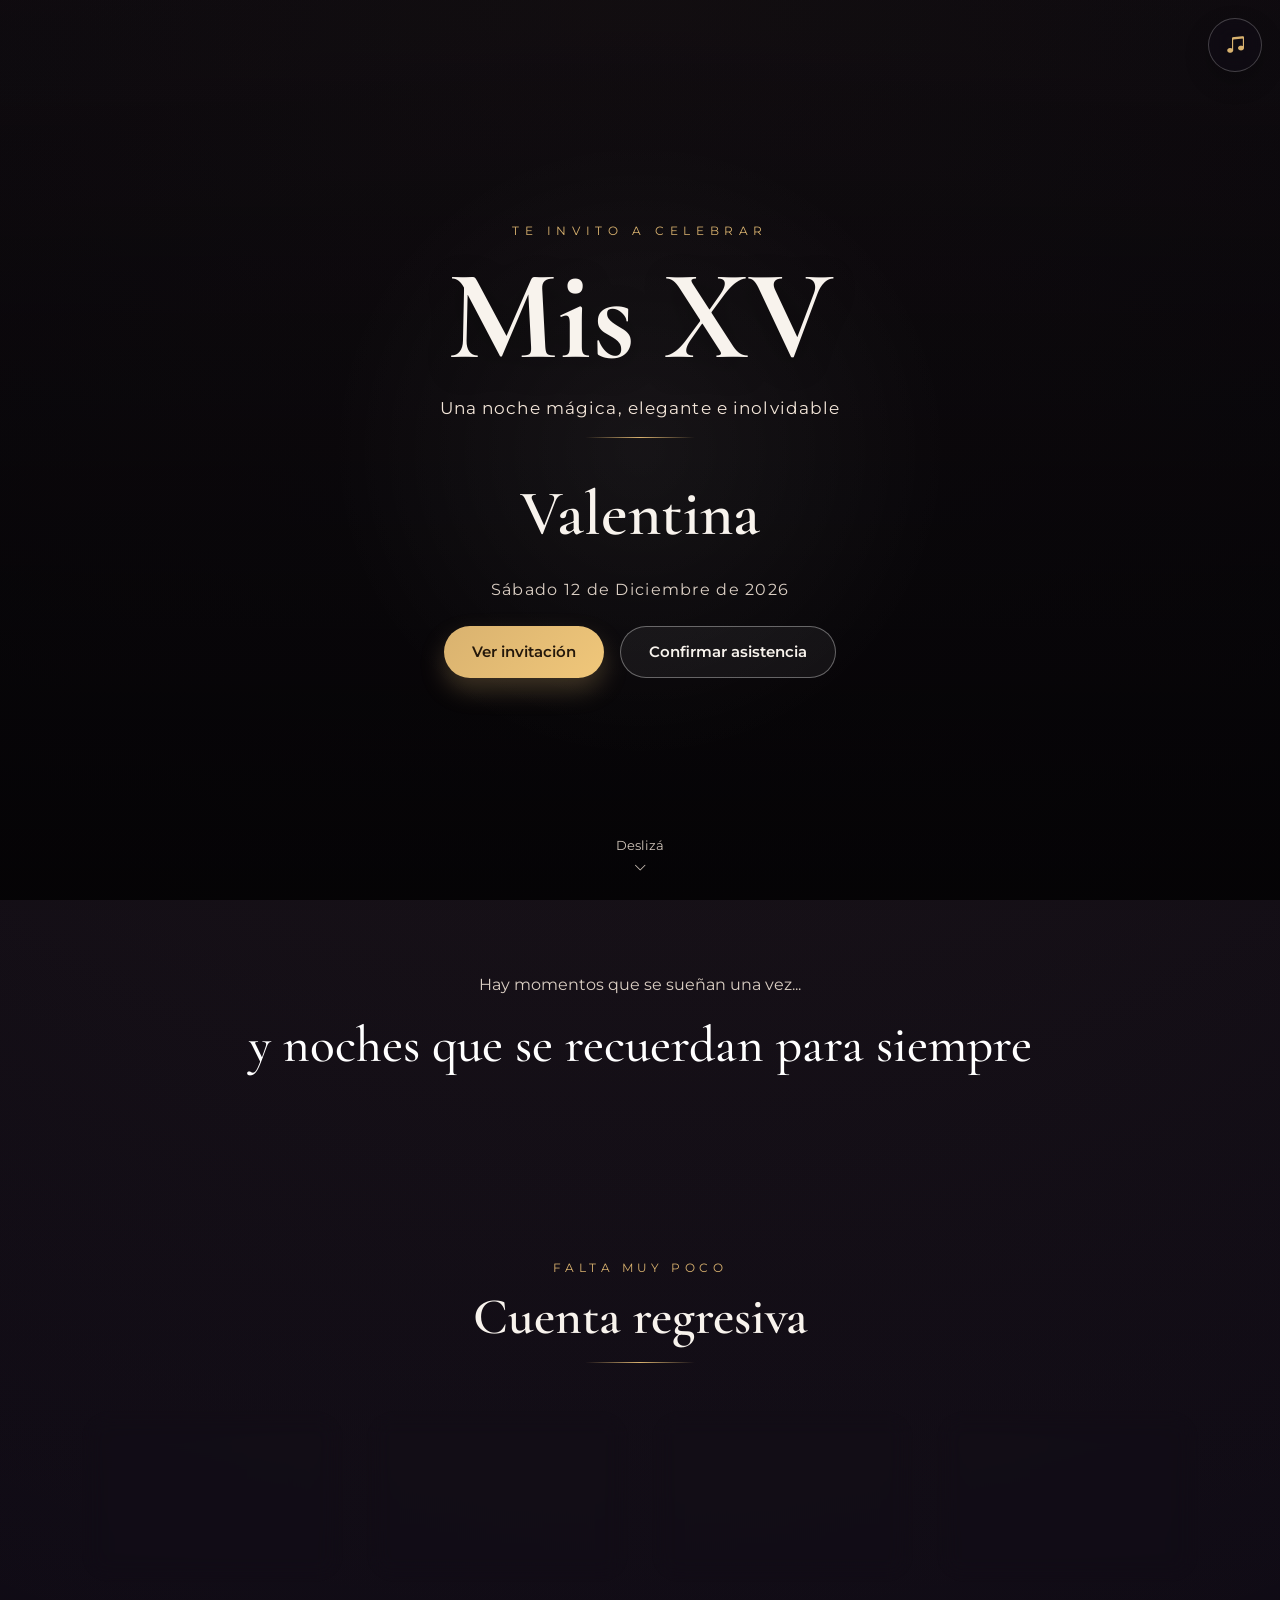
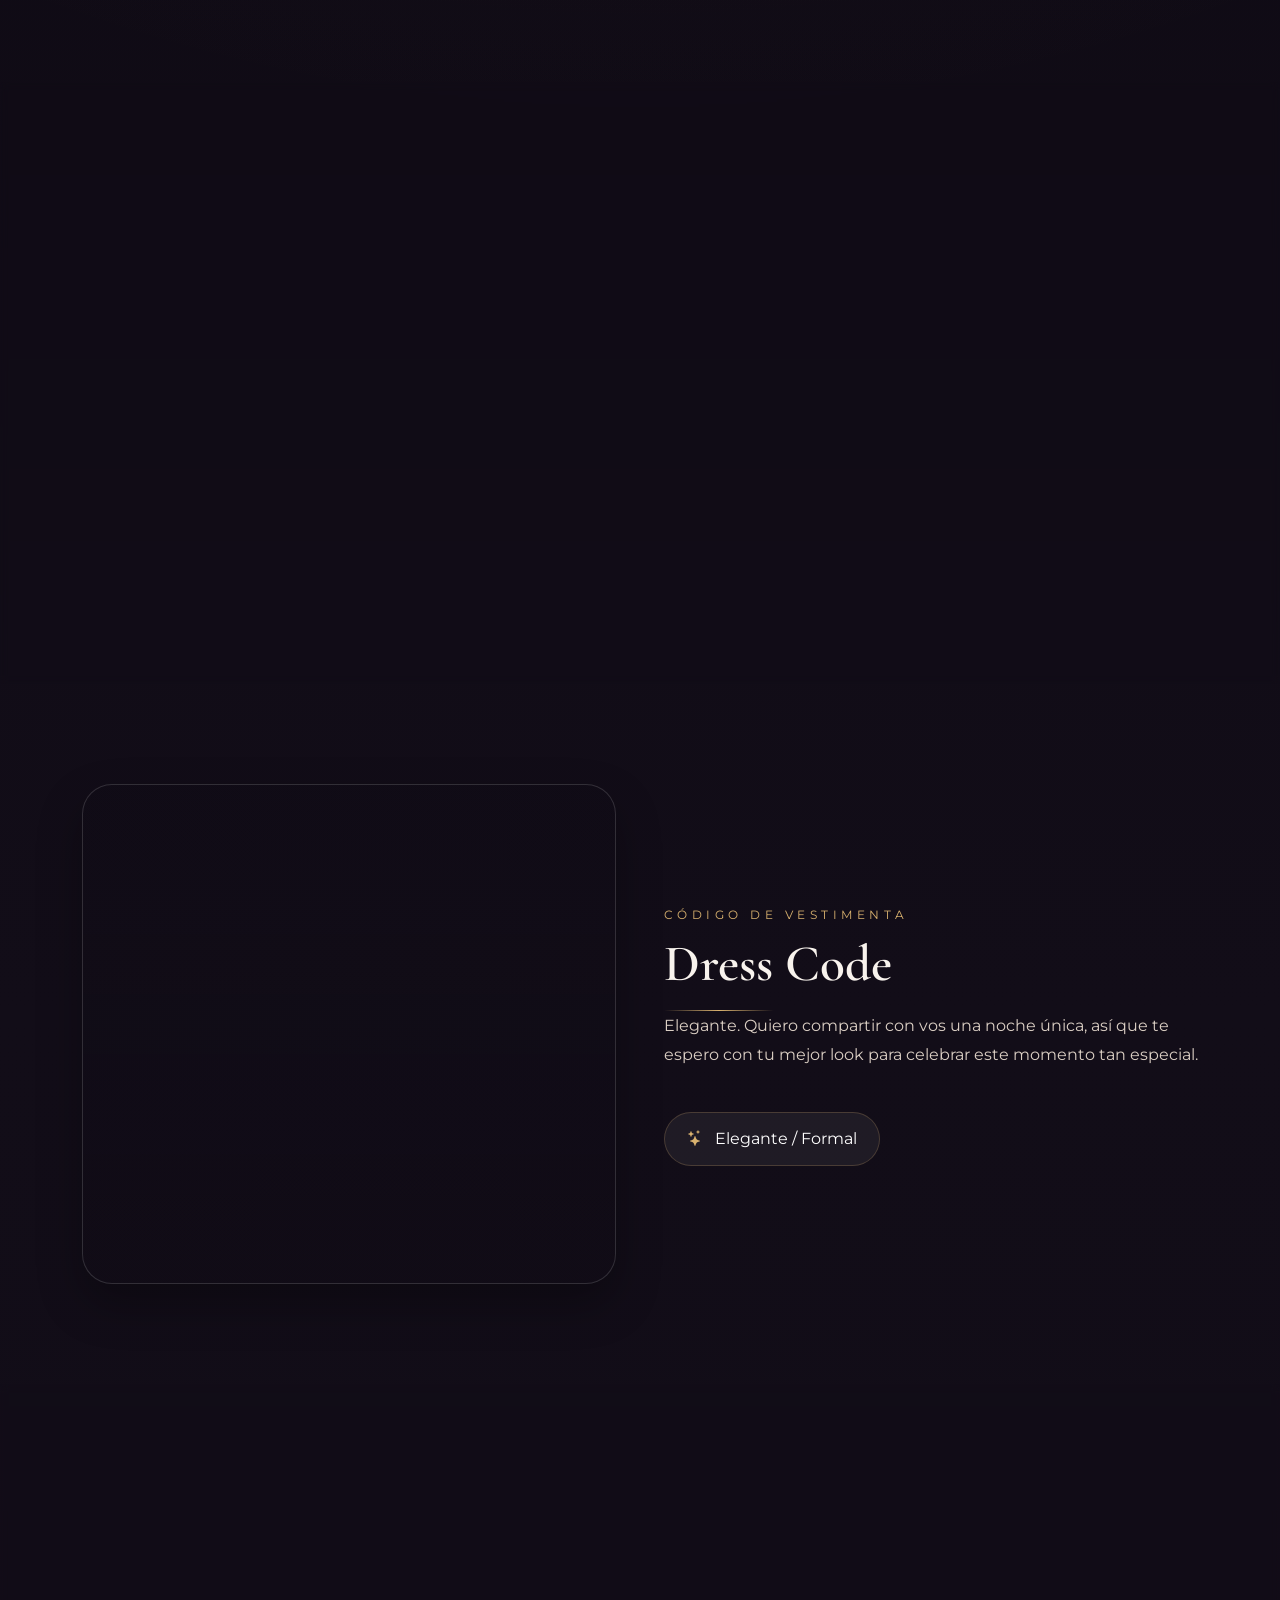
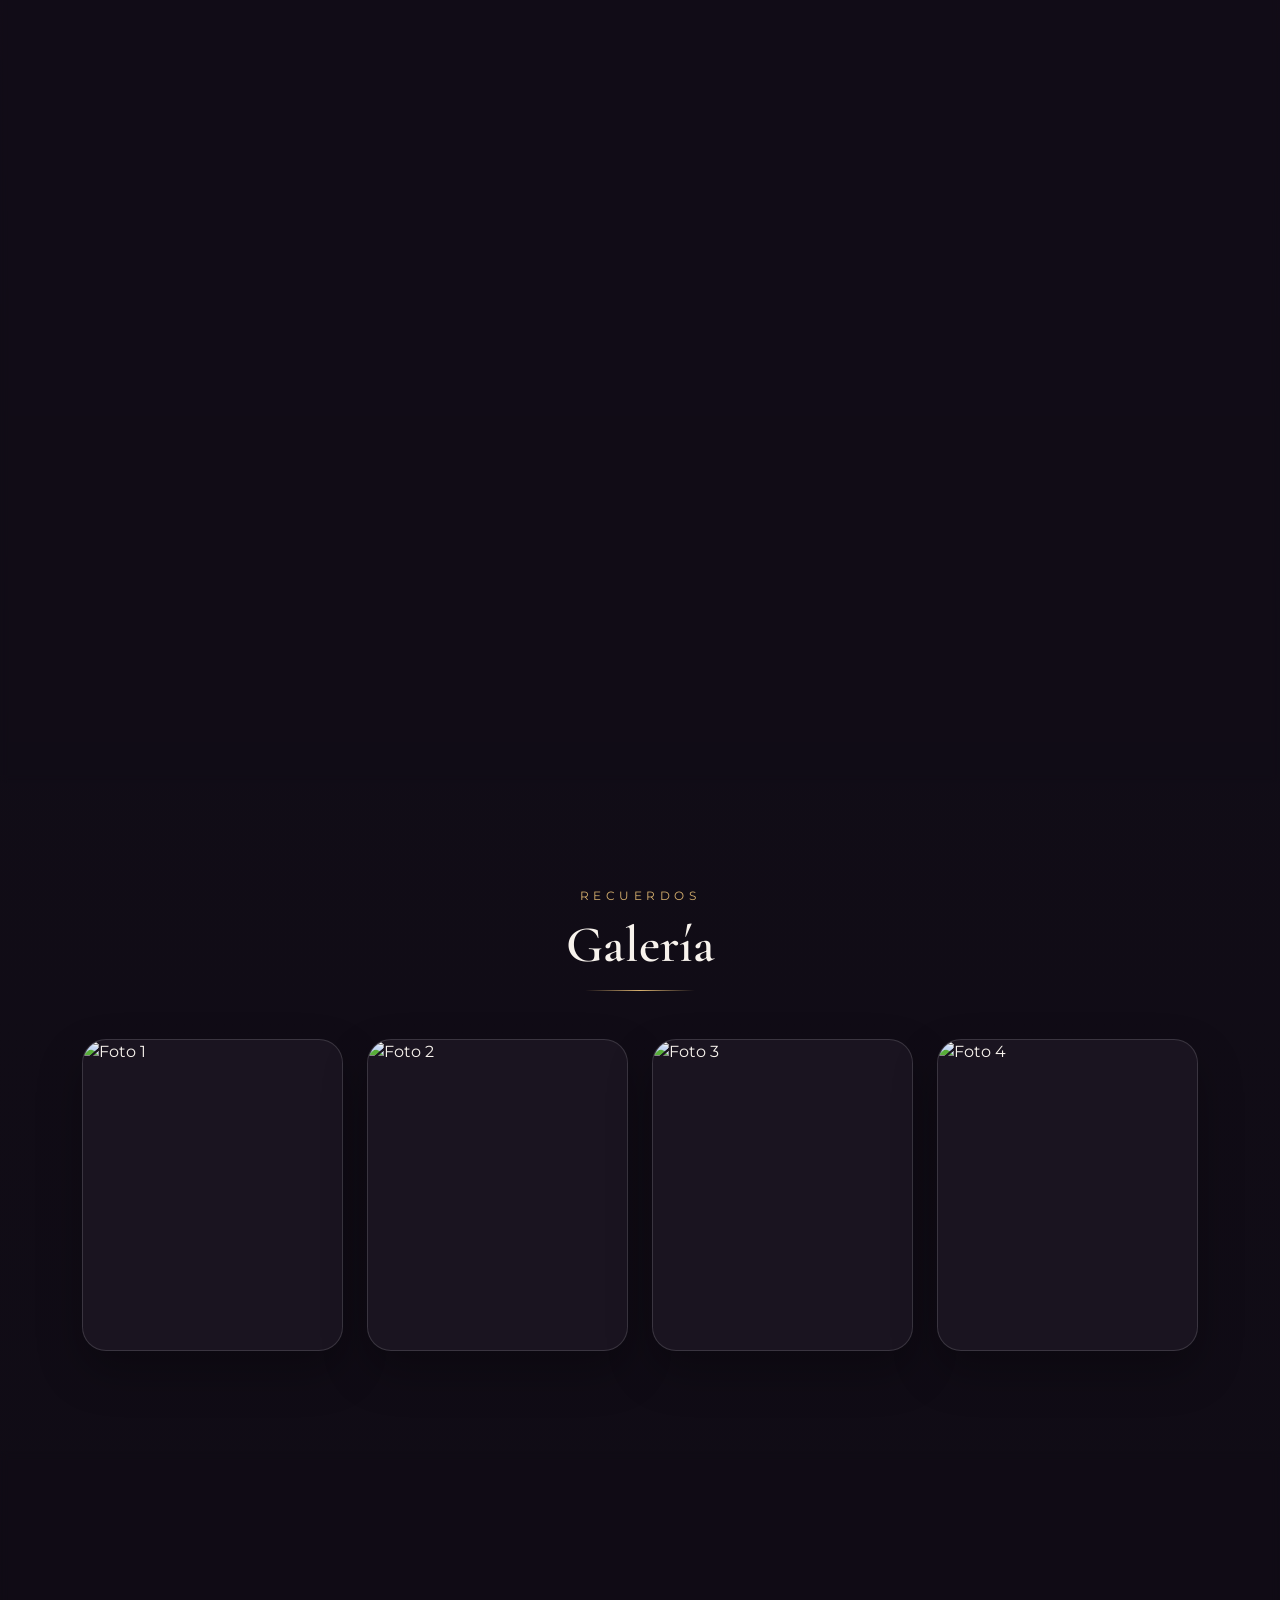
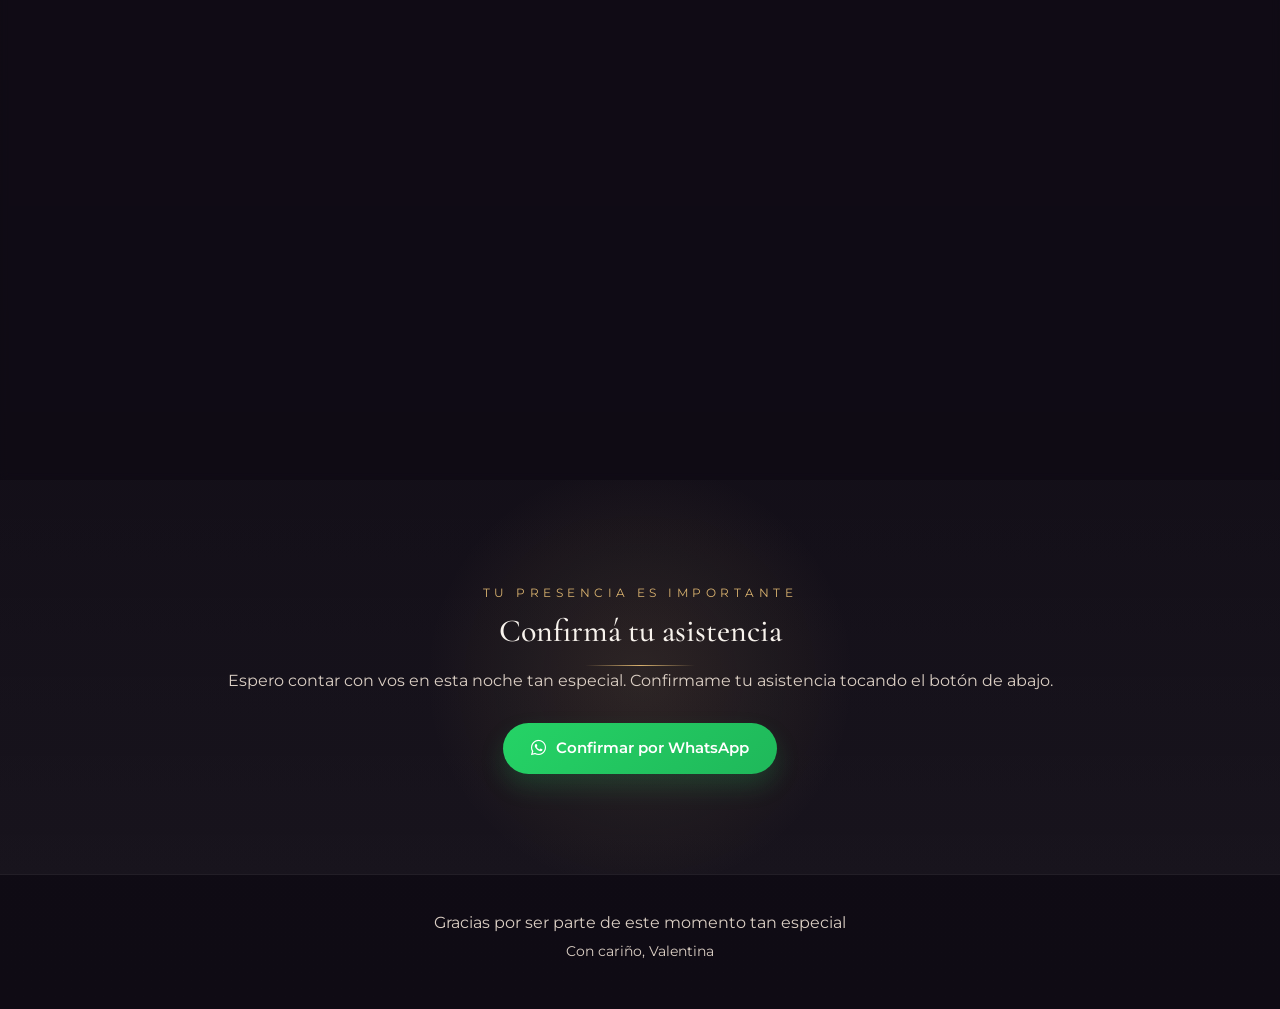
==== xv-invitacion/index.html @ f27efe1d "Initial commit: xv invitacion web" ====
<!DOCTYPE html>
<html lang="es">
<head>
  <meta charset="UTF-8" />
  <meta name="viewport" content="width=device-width, initial-scale=1.0" />
  <title>Mis XV - Invitación</title>

  <meta name="description" content="Invitación digital de XV elegante e interactiva." />
  <meta property="og:title" content="Mis XV - Invitación" />
  <meta property="og:description" content="Te invito a celebrar una noche inolvidable." />
  <meta property="og:type" content="website" />

  <link rel="preconnect" href="https://fonts.googleapis.com">
  <link rel="preconnect" href="https://fonts.gstatic.com" crossorigin>
  <link href="https://fonts.googleapis.com/css2?family=Cormorant+Garamond:wght@400;500;600;700&family=Montserrat:wght@300;400;500;600;700&display=swap" rel="stylesheet">

  <link href="https://cdn.jsdelivr.net/npm/bootstrap@5.3.3/dist/css/bootstrap.min.css" rel="stylesheet">
  <link href="https://unpkg.com/aos@2.3.1/dist/aos.css" rel="stylesheet">
  <link rel="stylesheet" href="https://cdn.jsdelivr.net/npm/bootstrap-icons@1.11.3/font/bootstrap-icons.min.css">

  <link rel="stylesheet" href="css/style.css" />
</head>
<body>

  <!-- PARTICULAS -->
  <div class="sparkles" id="sparkles"></div>

  <!-- AUDIO -->
  <audio id="bgMusic" loop>
    <source src="audio/cancion.mp3" type="audio/mpeg">
    Tu navegador no soporta audio HTML5.
  </audio>

  <!-- BOTON MUSICA -->
  <button id="musicToggle" class="music-toggle" aria-label="Activar o pausar música">
    <i class="bi bi-music-note-beamed"></i>
  </button>

  <!-- HERO -->
  <header class="hero d-flex align-items-center justify-content-center text-center">
    <div class="overlay"></div>

    <div class="container position-relative hero-content" data-aos="zoom-in" data-aos-duration="1400">
      <p class="eyebrow">Te invito a celebrar</p>
      <h1 class="main-title">Mis XV</h1>
      <p class="subtitle">Una noche mágica, elegante e inolvidable</p>

      <div class="divider mx-auto"></div>

      <p class="hero-name">Valentina</p>
      <p class="hero-date">Sábado 12 de Diciembre de 2026</p>

      <div class="hero-buttons d-flex flex-wrap justify-content-center gap-3 mt-4">
        <a href="#countdown" class="btn btn-gold">Ver invitación</a>
        <a href="#confirmacion" class="btn btn-outline-light-custom">Confirmar asistencia</a>
      </div>
    </div>

    <div class="scroll-indicator">
      <span>Deslizá</span>
      <i class="bi bi-chevron-down"></i>
    </div>
  </header>

  <!-- FRASE -->
  <section class="section quote-section">
    <div class="container text-center" data-aos="fade-up">
      <p class="section-intro">Hay momentos que se sueñan una vez...</p>
      <h2 class="quote-text">y noches que se recuerdan para siempre</h2>
    </div>
  </section>

  <!-- COUNTDOWN -->
  <section id="countdown" class="section">
    <div class="container">
      <div class="section-heading text-center" data-aos="fade-up">
        <span class="mini-title">Falta muy poco</span>
        <h2>Cuenta regresiva</h2>
        <div class="divider mx-auto"></div>
      </div>

      <div class="row justify-content-center g-4 mt-4">
        <div class="col-6 col-md-3" data-aos="fade-up" data-aos-delay="0">
          <div class="count-card">
            <span id="days">00</span>
            <p>Días</p>
          </div>
        </div>
        <div class="col-6 col-md-3" data-aos="fade-up" data-aos-delay="100">
          <div class="count-card">
            <span id="hours">00</span>
            <p>Horas</p>
          </div>
        </div>
        <div class="col-6 col-md-3" data-aos="fade-up" data-aos-delay="200">
          <div class="count-card">
            <span id="minutes">00</span>
            <p>Minutos</p>
          </div>
        </div>
        <div class="col-6 col-md-3" data-aos="fade-up" data-aos-delay="300">
          <div class="count-card">
            <span id="seconds">00</span>
            <p>Segundos</p>
          </div>
        </div>
      </div>
    </div>
  </section>

  <!-- DATOS DEL EVENTO -->
  <section class="section section-soft">
    <div class="container">
      <div class="section-heading text-center" data-aos="fade-up">
        <span class="mini-title">Agendalo</span>
        <h2>Datos del evento</h2>
        <div class="divider mx-auto"></div>
      </div>

      <div class="row g-4 mt-4">
        <div class="col-md-4" data-aos="fade-up">
          <div class="info-card">
            <div class="icon-circle"><i class="bi bi-calendar-event"></i></div>
            <h3>Fecha</h3>
            <p>Sábado 12 de Diciembre de 2026</p>
          </div>
        </div>

        <div class="col-md-4" data-aos="fade-up" data-aos-delay="150">
          <div class="info-card">
            <div class="icon-circle"><i class="bi bi-clock"></i></div>
            <h3>Horario</h3>
            <p>21:00 hs</p>
          </div>
        </div>

        <div class="col-md-4" data-aos="fade-up" data-aos-delay="300">
          <div class="info-card">
            <div class="icon-circle"><i class="bi bi-geo-alt"></i></div>
            <h3>Lugar</h3>
            <p>Salón Crystal Palace</p>
          </div>
        </div>
      </div>
    </div>
  </section>

  <!-- DRESS CODE -->
  <section class="section">
    <div class="container">
      <div class="row align-items-center g-5">
        <div class="col-lg-6" data-aos="fade-right">
          <div class="image-box dress-image"></div>
        </div>

        <div class="col-lg-6" data-aos="fade-left">
          <span class="mini-title">Código de vestimenta</span>
          <h2 class="section-title-left">Dress Code</h2>
          <div class="divider divider-left"></div>
          <p class="section-text">
            Elegante. Quiero compartir con vos una noche única, así que te espero con tu mejor look para celebrar este momento tan especial.
          </p>
          <div class="dress-box">
            <i class="bi bi-stars"></i>
            <span>Elegante / Formal</span>
          </div>
        </div>
      </div>
    </div>
  </section>

  <!-- ITINERARIO -->
  <section class="section section-soft">
    <div class="container">
      <div class="section-heading text-center" data-aos="fade-up">
        <span class="mini-title">Una noche soñada</span>
        <h2>Cronograma</h2>
        <div class="divider mx-auto"></div>
      </div>

      <div class="timeline mt-5">
        <div class="timeline-item" data-aos="fade-right">
          <div class="timeline-dot"></div>
          <div class="timeline-content">
            <h4>21:00 hs</h4>
            <p>Recepción de invitados</p>
          </div>
        </div>

        <div class="timeline-item" data-aos="fade-left">
          <div class="timeline-dot"></div>
          <div class="timeline-content">
            <h4>22:00 hs</h4>
            <p>Entrada principal</p>
          </div>
        </div>

        <div class="timeline-item" data-aos="fade-right">
          <div class="timeline-dot"></div>
          <div class="timeline-content">
            <h4>23:00 hs</h4>
            <p>Cena y brindis</p>
          </div>
        </div>

        <div class="timeline-item" data-aos="fade-left">
          <div class="timeline-dot"></div>
          <div class="timeline-content">
            <h4>00:00 hs</h4>
            <p>Momento especial y apertura de pista</p>
          </div>
        </div>
      </div>
    </div>
  </section>

  <!-- GALERIA -->
  <section class="section">
    <div class="container">
      <div class="section-heading text-center" data-aos="fade-up">
        <span class="mini-title">Recuerdos</span>
        <h2>Galería</h2>
        <div class="divider mx-auto"></div>
      </div>

      <div class="row g-4 mt-4">
        <div class="col-6 col-md-3" data-aos="zoom-in">
          <div class="gallery-card">
            <img src="img/galeria1.jpg" alt="Foto 1">
          </div>
        </div>
        <div class="col-6 col-md-3" data-aos="zoom-in" data-aos-delay="100">
          <div class="gallery-card">
            <img src="img/galeria2.jpg" alt="Foto 2">
          </div>
        </div>
        <div class="col-6 col-md-3" data-aos="zoom-in" data-aos-delay="200">
          <div class="gallery-card">
            <img src="img/galeria3.jpg" alt="Foto 3">
          </div>
        </div>
        <div class="col-6 col-md-3" data-aos="zoom-in" data-aos-delay="300">
          <div class="gallery-card">
            <img src="img/galeria4.jpg" alt="Foto 4">
          </div>
        </div>
      </div>
    </div>
  </section>

  <!-- UBICACION -->
  <section class="section section-soft">
    <div class="container">
      <div class="row align-items-center g-5">
        <div class="col-lg-6" data-aos="fade-right">
          <span class="mini-title">Dónde será</span>
          <h2 class="section-title-left">Ubicación</h2>
          <div class="divider divider-left"></div>
          <p class="section-text">
            Te espero para compartir una noche mágica llena de emoción, música y momentos inolvidables.
          </p>

          <div class="location-card">
            <h4>Salón Crystal Palace</h4>
            <p>Av. Siempre Viva 1234, Buenos Aires</p>
            <a class="btn btn-gold mt-2" href="https://www.google.com/maps" target="_blank">
              Ver mapa
            </a>
          </div>
        </div>

        <div class="col-lg-6" data-aos="fade-left">
          <div class="map-box">
            <iframe
              src="https://www.google.com/maps?q=Obelisco%20Buenos%20Aires&z=14&output=embed"
              allowfullscreen=""
              loading="lazy"
              referrerpolicy="no-referrer-when-downgrade">
            </iframe>
          </div>
        </div>
      </div>
    </div>
  </section>

  <!-- CONFIRMACION -->
  <section id="confirmacion" class="section confirm-section">
    <div class="container text-center" data-aos="zoom-in">
      <span class="mini-title">Tu presencia es importante</span>
      <h2>Confirmá tu asistencia</h2>
      <div class="divider mx-auto"></div>
      <p class="confirm-text">
        Espero contar con vos en esta noche tan especial. Confirmame tu asistencia tocando el botón de abajo.
      </p>

      <a
        href="https://wa.me/5491112345678?text=Hola%20Valentina,%20confirmo%20mi%20asistencia%20a%20tus%20XV"
        class="btn btn-whatsapp"
        target="_blank">
        <i class="bi bi-whatsapp"></i> Confirmar por WhatsApp
      </a>
    </div>
  </section>

  <!-- FOOTER -->
  <footer class="footer text-center">
    <div class="container">
      <p class="mb-1">Gracias por ser parte de este momento tan especial</p>
      <small>Con cariño, Valentina</small>
    </div>
  </footer>

  <script src="https://cdn.jsdelivr.net/npm/bootstrap@5.3.3/dist/js/bootstrap.bundle.min.js"></script>
  <script src="https://unpkg.com/aos@2.3.1/dist/aos.js"></script>
  <script src="js/main.js"></script>
</body>
</html>
---- xv-invitacion/css/style.css ----
:root {
  --bg: #0f0b14;
  --bg-soft: #17111e;
  --card: rgba(255,255,255,0.08);
  --card-strong: rgba(255,255,255,0.12);
  --text: #f8f3ed;
  --muted: #dbcfc4;
  --gold: #d9b26f;
  --gold-strong: #f0c77a;
  --line: rgba(255,255,255,0.14);
  --shadow: 0 20px 45px rgba(0,0,0,0.28);
}

* {
  margin: 0;
  padding: 0;
  box-sizing: border-box;
}

html {
  scroll-behavior: smooth;
}

body {
  font-family: 'Montserrat', sans-serif;
  background:
    radial-gradient(circle at top, rgba(217, 178, 111, 0.08), transparent 30%),
    linear-gradient(180deg, #0c0811 0%, #120d18 45%, #0f0b14 100%);
  color: var(--text);
  overflow-x: hidden;
}

h1, h2, h3, h4, .hero-name, .main-title, .quote-text {
  font-family: 'Cormorant Garamond', serif;
}

a {
  text-decoration: none;
}

.section {
  padding: 100px 0;
  position: relative;
  z-index: 2;
}

.section-soft {
  background: linear-gradient(180deg, rgba(255,255,255,0.02), rgba(255,255,255,0.04));
  backdrop-filter: blur(4px);
}

.section-heading h2,
.section-title-left {
  font-size: clamp(2rem, 4vw, 3.2rem);
  font-weight: 600;
  margin-bottom: 12px;
}

.mini-title {
  display: inline-block;
  color: var(--gold);
  text-transform: uppercase;
  letter-spacing: 0.28rem;
  font-size: 0.75rem;
  margin-bottom: 10px;
}

.section-text,
.confirm-text,
.quote-section .section-intro {
  color: var(--muted);
  line-height: 1.8;
  font-size: 1.02rem;
}

.divider {
  width: 110px;
  height: 1px;
  background: linear-gradient(90deg, transparent, var(--gold), transparent);
  margin-top: 14px;
}

.divider-left {
  margin-left: 0;
}

.hero {
  min-height: 100vh;
  position: relative;
  background:
    linear-gradient(rgba(7, 5, 10, 0.35), rgba(7, 5, 10, 0.55)),
    url('../img/hero.jpg') center/cover no-repeat;
  overflow: hidden;
}

.overlay {
  position: absolute;
  inset: 0;
  background:
    radial-gradient(circle at center, rgba(255,255,255,0.05), transparent 40%),
    linear-gradient(180deg, rgba(0,0,0,0.15), rgba(0,0,0,0.65));
}

.hero-content {
  z-index: 3;
}

.eyebrow {
  text-transform: uppercase;
  letter-spacing: 0.35rem;
  font-size: 0.75rem;
  color: var(--gold);
  margin-bottom: 1rem;
}

.main-title {
  font-size: clamp(4rem, 10vw, 8rem);
  font-weight: 700;
  line-height: 0.95;
  text-shadow: 0 8px 30px rgba(0,0,0,0.35);
}

.subtitle {
  margin-top: 1.2rem;
  color: #f4e7da;
  font-size: 1.05rem;
  letter-spacing: 0.07rem;
}

.hero-name {
  font-size: clamp(2.4rem, 5vw, 4rem);
  margin-top: 1.7rem;
  font-weight: 600;
}

.hero-date {
  margin-top: 0.5rem;
  color: var(--muted);
  font-size: 1rem;
  letter-spacing: 0.08rem;
}

.hero-buttons {
  margin-top: 1.8rem;
}

.btn-gold,
.btn-outline-light-custom,
.btn-whatsapp {
  border-radius: 999px;
  padding: 14px 28px;
  font-size: 0.95rem;
  font-weight: 600;
  transition: 0.35s ease;
  display: inline-flex;
  align-items: center;
  justify-content: center;
  gap: 10px;
}

.btn-gold {
  background: linear-gradient(135deg, var(--gold), var(--gold-strong));
  color: #24180b;
  border: none;
  box-shadow: 0 12px 24px rgba(217, 178, 111, 0.25);
}

.btn-gold:hover {
  transform: translateY(-2px) scale(1.02);
  color: #24180b;
}

.btn-outline-light-custom {
  border: 1px solid rgba(255,255,255,0.35);
  color: var(--text);
  background: rgba(255,255,255,0.05);
}

.btn-outline-light-custom:hover {
  background: rgba(255,255,255,0.12);
  color: #fff;
  transform: translateY(-2px);
}

.scroll-indicator {
  position: absolute;
  left: 50%;
  bottom: 22px;
  transform: translateX(-50%);
  z-index: 3;
  color: #f4e7da;
  display: flex;
  flex-direction: column;
  align-items: center;
  gap: 4px;
  font-size: 0.8rem;
  opacity: 0.85;
  animation: floatArrow 1.8s infinite ease-in-out;
}

@keyframes floatArrow {
  0%, 100% { transform: translateX(-50%) translateY(0); }
  50% { transform: translateX(-50%) translateY(6px); }
}

.quote-section {
  padding-top: 70px;
  padding-bottom: 70px;
}

.quote-text {
  font-size: clamp(2rem, 4vw, 3.3rem);
  color: #fff;
}

.count-card {
  background: var(--card);
  border: 1px solid var(--line);
  border-radius: 28px;
  text-align: center;
  padding: 38px 20px;
  box-shadow: var(--shadow);
  backdrop-filter: blur(12px);
}

.count-card span {
  display: block;
  font-size: clamp(2.2rem, 6vw, 4rem);
  color: var(--gold);
  font-weight: 700;
  line-height: 1;
  margin-bottom: 10px;
}

.count-card p {
  margin-bottom: 0;
  color: var(--muted);
  text-transform: uppercase;
  letter-spacing: 0.14rem;
  font-size: 0.8rem;
}

.info-card {
  height: 100%;
  background: var(--card);
  border: 1px solid var(--line);
  border-radius: 28px;
  padding: 38px 28px;
  box-shadow: var(--shadow);
  text-align: center;
  backdrop-filter: blur(12px);
}

.info-card h3 {
  font-size: 2rem;
  margin-bottom: 10px;
}

.info-card p {
  color: var(--muted);
  margin-bottom: 0;
  line-height: 1.8;
}

.icon-circle {
  width: 72px;
  height: 72px;
  border-radius: 50%;
  display: grid;
  place-items: center;
  margin: 0 auto 18px;
  background: linear-gradient(135deg, rgba(217,178,111,0.18), rgba(255,255,255,0.05));
  border: 1px solid rgba(217,178,111,0.28);
  color: var(--gold);
  font-size: 1.5rem;
}

.image-box {
  min-height: 500px;
  border-radius: 30px;
  background-size: cover;
  background-position: center;
  box-shadow: var(--shadow);
  border: 1px solid var(--line);
}

.dress-image {
  background-image:
    linear-gradient(rgba(14,10,20,0.18), rgba(14,10,20,0.28)),
    url('../img/galeria1.jpg');
}

.dress-box {
  margin-top: 26px;
  display: inline-flex;
  align-items: center;
  gap: 12px;
  padding: 14px 22px;
  border-radius: 999px;
  background: rgba(255,255,255,0.06);
  border: 1px solid rgba(217,178,111,0.22);
  color: #fff;
}

.dress-box i {
  color: var(--gold);
}

.timeline {
  position: relative;
  max-width: 850px;
  margin-inline: auto;
}

.timeline::before {
  content: "";
  position: absolute;
  left: 50%;
  top: 0;
  width: 1px;
  height: 100%;
  background: linear-gradient(180deg, transparent, var(--gold), transparent);
  transform: translateX(-50%);
}

.timeline-item {
  width: 50%;
  position: relative;
  padding: 12px 34px 32px;
}

.timeline-item:nth-child(odd) {
  left: 0;
  text-align: right;
}

.timeline-item:nth-child(even) {
  left: 50%;
  text-align: left;
}

.timeline-dot {
  width: 16px;
  height: 16px;
  border-radius: 50%;
  background: var(--gold);
  box-shadow: 0 0 0 8px rgba(217, 178, 111, 0.12);
  position: absolute;
  top: 22px;
}

.timeline-item:nth-child(odd) .timeline-dot {
  right: -8px;
}

.timeline-item:nth-child(even) .timeline-dot {
  left: -8px;
}

.timeline-content {
  background: var(--card);
  border: 1px solid var(--line);
  border-radius: 24px;
  padding: 24px;
  box-shadow: var(--shadow);
  backdrop-filter: blur(12px);
}

.timeline-content h4 {
  color: var(--gold);
  font-size: 1.8rem;
  margin-bottom: 8px;
}

.timeline-content p {
  margin-bottom: 0;
  color: var(--muted);
}

.gallery-card {
  overflow: hidden;
  border-radius: 24px;
  border: 1px solid var(--line);
  box-shadow: var(--shadow);
  background: #1a1420;
}

.gallery-card img {
  width: 100%;
  height: 310px;
  object-fit: cover;
  display: block;
  transition: transform 0.45s ease;
}

.gallery-card:hover img {
  transform: scale(1.08);
}

.location-card {
  margin-top: 24px;
  background: var(--card);
  border: 1px solid var(--line);
  border-radius: 24px;
  padding: 24px;
  box-shadow: var(--shadow);
}

.location-card h4 {
  font-size: 2rem;
  margin-bottom: 8px;
}

.location-card p {
  color: var(--muted);
  margin-bottom: 0;
}

.map-box {
  overflow: hidden;
  border-radius: 30px;
  border: 1px solid var(--line);
  box-shadow: var(--shadow);
  min-height: 420px;
}

.map-box iframe {
  width: 100%;
  height: 420px;
  border: 0;
  filter: grayscale(0.15) contrast(1.02);
}

.confirm-section {
  background:
    radial-gradient(circle at center, rgba(217,178,111,0.12), transparent 32%),
    linear-gradient(180deg, rgba(255,255,255,0.02), rgba(255,255,255,0.04));
}

.btn-whatsapp {
  margin-top: 12px;
  background: linear-gradient(135deg, #25d366, #1fb85a);
  color: white;
  border: none;
  box-shadow: 0 12px 24px rgba(37, 211, 102, 0.18);
}

.btn-whatsapp:hover {
  transform: translateY(-2px) scale(1.02);
  color: white;
}

.footer {
  padding: 36px 0 46px;
  border-top: 1px solid rgba(255,255,255,0.08);
  color: var(--muted);
}

.music-toggle {
  position: fixed;
  top: 18px;
  right: 18px;
  width: 54px;
  height: 54px;
  border-radius: 50%;
  border: 1px solid rgba(255,255,255,0.22);
  background: rgba(17, 12, 22, 0.62);
  backdrop-filter: blur(10px);
  color: var(--gold);
  z-index: 999;
  font-size: 1.2rem;
  cursor: pointer;
  box-shadow: 0 10px 25px rgba(0,0,0,0.22);
  transition: transform 0.3s ease, background 0.3s ease;
}

.music-toggle:hover {
  transform: scale(1.08);
  background: rgba(30, 22, 38, 0.82);
}

.music-toggle.playing {
  animation: pulseMusic 1.6s infinite;
}

@keyframes pulseMusic {
  0% { box-shadow: 0 0 0 0 rgba(217,178,111,0.28); }
  70% { box-shadow: 0 0 0 14px rgba(217,178,111,0); }
  100% { box-shadow: 0 0 0 0 rgba(217,178,111,0); }
}

.sparkles {
  position: fixed;
  inset: 0;
  pointer-events: none;
  overflow: hidden;
  z-index: 1;
}

.sparkle {
  position: absolute;
  width: 8px;
  height: 8px;
  background: radial-gradient(circle, rgba(255,245,220,0.95) 0%, rgba(217,178,111,0.45) 55%, transparent 70%);
  border-radius: 50%;
  animation: sparkleFall linear forwards;
  opacity: 0.85;
}

@keyframes sparkleFall {
  0% {
    transform: translateY(-10vh) scale(0.7);
    opacity: 0;
  }
  10% {
    opacity: 0.95;
  }
  100% {
    transform: translateY(110vh) scale(1.1);
    opacity: 0;
  }
}

@media (max-width: 991px) {
  .timeline::before {
    left: 20px;
    transform: none;
  }

  .timeline-item,
  .timeline-item:nth-child(odd),
  .timeline-item:nth-child(even) {
    width: 100%;
    left: 0;
    text-align: left;
    padding-left: 52px;
    padding-right: 0;
  }

  .timeline-item:nth-child(odd) .timeline-dot,
  .timeline-item:nth-child(even) .timeline-dot {
    left: 12px;
    right: auto;
  }

  .image-box {
    min-height: 380px;
  }
}

@media (max-width: 767px) {
  .section {
    padding: 80px 0;
  }

  .main-title {
    font-size: 4.5rem;
  }

  .hero-name {
    font-size: 2.8rem;
  }

  .gallery-card img {
    height: 220px;
  }

  .map-box,
  .map-box iframe {
    min-height: 320px;
    height: 320px;
  }

  .music-toggle {
    width: 48px;
    height: 48px;
  }
}
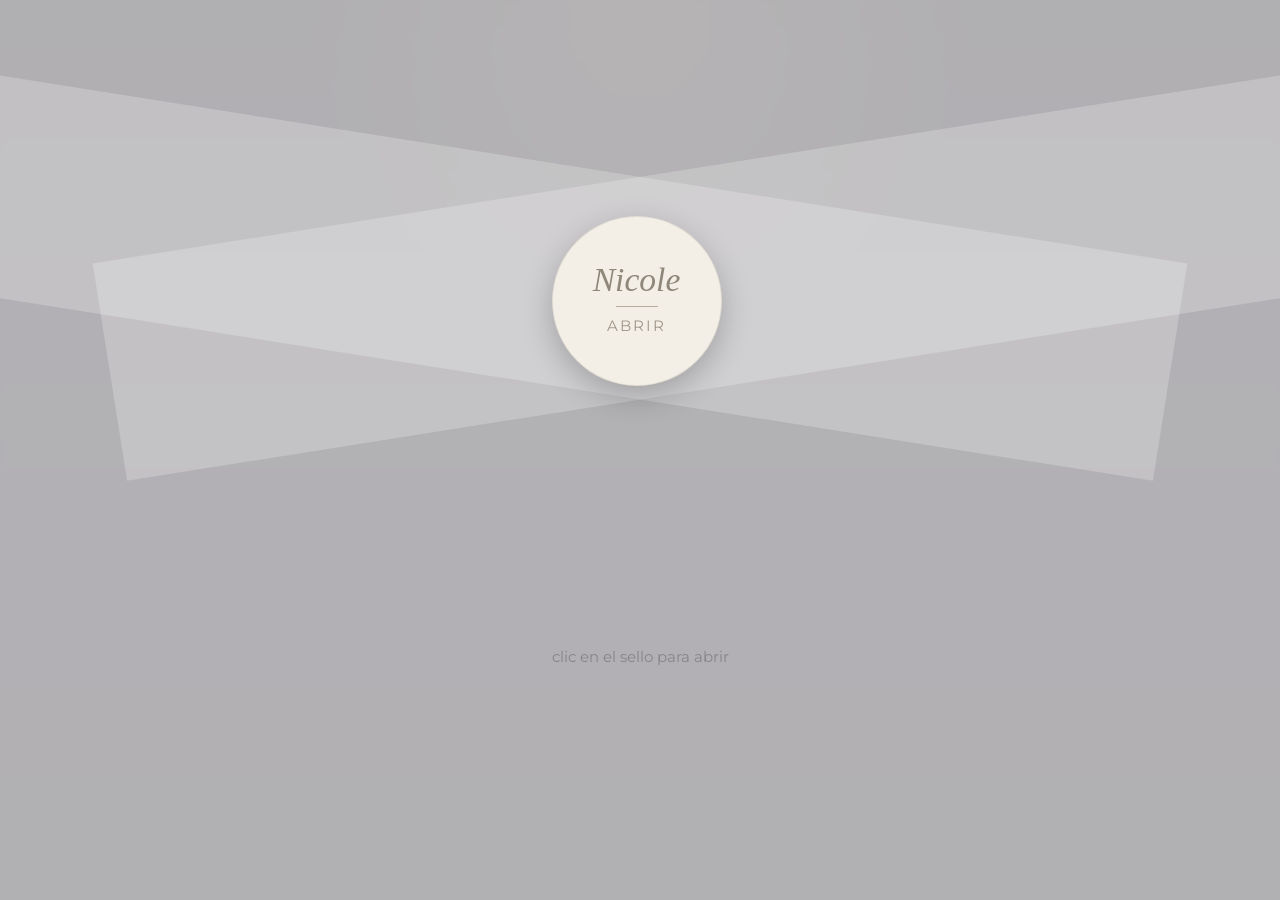
==== commit a3bb2124: "Add envelope intro overlay and open interaction" ====
--- a/xv-invitacion/index.html
+++ b/xv-invitacion/index.html
@@ -21,6 +21,22 @@
   <link rel="stylesheet" href="css/style.css" />
 </head>
 <body>
+
+  <div id="introEnvelope" class="intro-envelope">
+    <div class="intro-overlay"></div>
+
+    <div class="envelope-wrap">
+      <div class="seal-button" id="openInvitation">
+        <span class="seal-name">Nicole</span>
+        <span class="seal-line"></span>
+        <span class="seal-text">ABRIR</span>
+      </div>
+
+      <p class="intro-help">clic en el sello para abrir</p>
+    </div>
+  </div>
+
+  <div id="mainInvitation" class="main-invitation hidden-invitation">
 
   <!-- PARTICULAS -->
   <div class="sparkles" id="sparkles"></div>
@@ -310,6 +326,8 @@
     </div>
   </footer>
 
+  </div>
+
   <script src="https://cdn.jsdelivr.net/npm/bootstrap@5.3.3/dist/js/bootstrap.bundle.min.js"></script>
   <script src="https://unpkg.com/aos@2.3.1/dist/aos.js"></script>
   <script src="js/main.js"></script>
--- a/xv-invitacion/css/style.css
+++ b/xv-invitacion/css/style.css
@@ -575,4 +575,155 @@
     width: 48px;
     height: 48px;
   }
+}
+
+.intro-envelope {
+  position: fixed;
+  inset: 0;
+  z-index: 5000;
+  background: url('../img/hero.jpg') center/cover no-repeat;
+  display: flex;
+  align-items: center;
+  justify-content: center;
+  overflow: hidden;
+}
+
+.intro-overlay {
+  position: absolute;
+  inset: 0;
+  background: rgba(255, 255, 255, 0.68);
+  backdrop-filter: blur(2px);
+}
+
+.intro-envelope::before,
+.intro-envelope::after {
+  content: "";
+  position: absolute;
+  width: 100%;
+  height: 220px;
+  background: rgba(255,255,255,0.22);
+  z-index: 1;
+}
+
+.intro-envelope::before {
+  top: 18%;
+  left: -8%;
+  transform: rotate(9deg);
+}
+
+.intro-envelope::after {
+  top: 18%;
+  right: -8%;
+  transform: rotate(-9deg);
+}
+
+.envelope-wrap {
+  position: relative;
+  z-index: 3;
+  text-align: center;
+}
+
+.seal-button {
+  width: 170px;
+  height: 170px;
+  border-radius: 50%;
+  background: #f3efe6;
+  box-shadow: 0 10px 30px rgba(0,0,0,0.22);
+  display: flex;
+  flex-direction: column;
+  align-items: center;
+  justify-content: center;
+  cursor: pointer;
+  transition: transform 0.35s ease, box-shadow 0.35s ease;
+  border: 1px solid rgba(0,0,0,0.08);
+}
+
+.seal-button:hover {
+  transform: scale(1.06);
+  box-shadow: 0 16px 38px rgba(0,0,0,0.26);
+}
+
+.seal-name {
+  font-family: 'Cormorant Garamond', serif;
+  font-size: 2.1rem;
+  font-style: italic;
+  color: #8e877a;
+  line-height: 1;
+}
+
+.seal-line {
+  width: 42px;
+  height: 1px;
+  background: #b6ad9d;
+  margin: 10px 0 8px;
+}
+
+.seal-text {
+  font-family: 'Montserrat', sans-serif;
+  letter-spacing: 0.12rem;
+  font-size: 0.95rem;
+  color: #9e9588;
+}
+
+.intro-help {
+  margin-top: 260px;
+  font-size: 0.95rem;
+  color: rgba(80, 80, 80, 0.45);
+}
+
+.main-invitation {
+  opacity: 1;
+  transform: scale(1);
+  transition: opacity 0.8s ease, transform 0.8s ease;
+}
+
+.hidden-invitation {
+  opacity: 0;
+  pointer-events: none;
+  height: 100vh;
+  overflow: hidden;
+}
+
+.intro-envelope.fade-out {
+  animation: introFadeOut 1s ease forwards;
+}
+
+.main-invitation.show-invitation {
+  opacity: 1;
+  pointer-events: auto;
+  height: auto;
+  overflow: visible;
+  transform: scale(1);
+}
+
+@keyframes introFadeOut {
+  0% {
+    opacity: 1;
+    visibility: visible;
+  }
+  100% {
+    opacity: 0;
+    visibility: hidden;
+  }
+}
+
+@media (max-width: 768px) {
+  .seal-button {
+    width: 140px;
+    height: 140px;
+  }
+
+  .seal-name {
+    font-size: 1.8rem;
+  }
+
+  .intro-envelope::before,
+  .intro-envelope::after {
+    height: 160px;
+  }
+
+  .intro-help {
+    margin-top: 220px;
+    font-size: 0.85rem;
+  }
 }
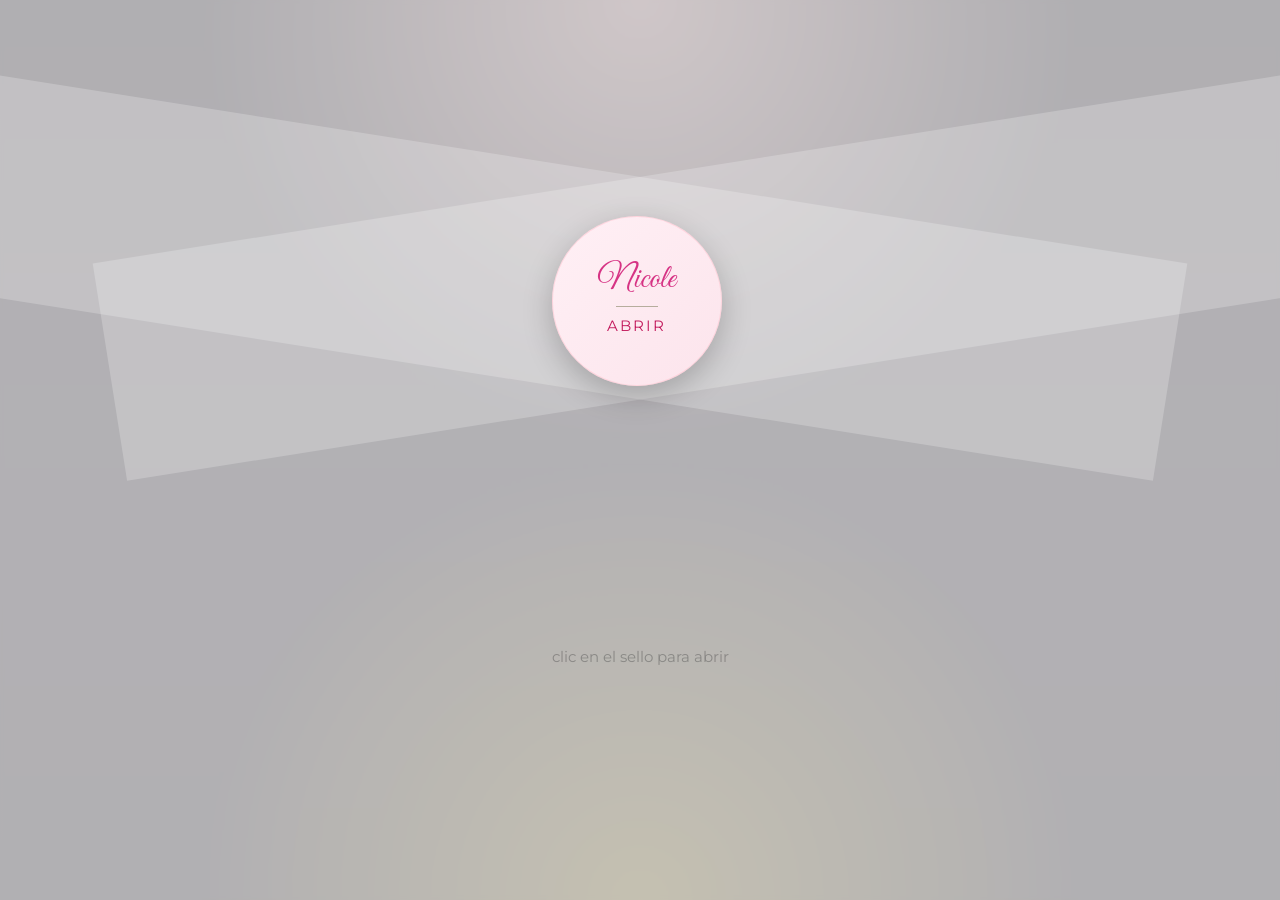
==== commit 779b4f0e: "Update intro with glitter XV style and denser sparkles" ====
--- a/xv-invitacion/index.html
+++ b/xv-invitacion/index.html
@@ -12,13 +12,13 @@
 
   <link rel="preconnect" href="https://fonts.googleapis.com">
   <link rel="preconnect" href="https://fonts.gstatic.com" crossorigin>
-  <link href="https://fonts.googleapis.com/css2?family=Cormorant+Garamond:wght@400;500;600;700&family=Montserrat:wght@300;400;500;600;700&display=swap" rel="stylesheet">
+  <link href="https://fonts.googleapis.com/css2?family=Cormorant+Garamond:wght@400;500;600;700&family=Great+Vibes&family=Montserrat:wght@300;400;500;600;700&display=swap" rel="stylesheet">
 
   <link href="https://cdn.jsdelivr.net/npm/bootstrap@5.3.3/dist/css/bootstrap.min.css" rel="stylesheet">
   <link href="https://unpkg.com/aos@2.3.1/dist/aos.css" rel="stylesheet">
   <link rel="stylesheet" href="https://cdn.jsdelivr.net/npm/bootstrap-icons@1.11.3/font/bootstrap-icons.min.css">
 
-  <link rel="stylesheet" href="css/style.css" />
+  <link rel="stylesheet" href="css/style.css?v=3" />
 </head>
 <body>
 
@@ -330,6 +330,6 @@
 
   <script src="https://cdn.jsdelivr.net/npm/bootstrap@5.3.3/dist/js/bootstrap.bundle.min.js"></script>
   <script src="https://unpkg.com/aos@2.3.1/dist/aos.js"></script>
-  <script src="js/main.js"></script>
+  <script src="js/main.js?v=3"></script>
 </body>
 </html>
--- a/xv-invitacion/css/style.css
+++ b/xv-invitacion/css/style.css
@@ -499,24 +499,24 @@
 
 .sparkle {
   position: absolute;
-  width: 8px;
-  height: 8px;
-  background: radial-gradient(circle, rgba(255,245,220,0.95) 0%, rgba(217,178,111,0.45) 55%, transparent 70%);
+  width: 6px;
+  height: 6px;
+  background: radial-gradient(circle, #fff, transparent);
   border-radius: 50%;
-  animation: sparkleFall linear forwards;
-  opacity: 0.85;
-}
-
-@keyframes sparkleFall {
+  opacity: 0.8;
+  animation: sparkleFloat linear infinite;
+}
+
+@keyframes sparkleFloat {
   0% {
-    transform: translateY(-10vh) scale(0.7);
+    transform: translateY(-10px) scale(0.5);
     opacity: 0;
   }
-  10% {
-    opacity: 0.95;
+  50% {
+    opacity: 1;
   }
   100% {
-    transform: translateY(110vh) scale(1.1);
+    transform: translateY(100vh) scale(1);
     opacity: 0;
   }
 }
@@ -581,7 +581,10 @@
   position: fixed;
   inset: 0;
   z-index: 5000;
-  background: url('../img/hero.jpg') center/cover no-repeat;
+  background:
+    radial-gradient(circle at top, rgba(255,192,203,0.35), transparent 40%),
+    radial-gradient(circle at bottom, rgba(255,215,0,0.25), transparent 40%),
+    url('../img/glitter.jpg') center/cover no-repeat;
   display: flex;
   align-items: center;
   justify-content: center;
@@ -627,7 +630,7 @@
   width: 170px;
   height: 170px;
   border-radius: 50%;
-  background: #f3efe6;
+  background: linear-gradient(135deg, #fff0f5, #fce4ec);
   box-shadow: 0 10px 30px rgba(0,0,0,0.22);
   display: flex;
   flex-direction: column;
@@ -635,7 +638,7 @@
   justify-content: center;
   cursor: pointer;
   transition: transform 0.35s ease, box-shadow 0.35s ease;
-  border: 1px solid rgba(0,0,0,0.08);
+  border: 1px solid rgba(255, 192, 203, 0.5);
 }
 
 .seal-button:hover {
@@ -644,10 +647,9 @@
 }
 
 .seal-name {
-  font-family: 'Cormorant Garamond', serif;
+  font-family: 'Great Vibes', cursive;
   font-size: 2.1rem;
-  font-style: italic;
-  color: #8e877a;
+  color: #d63384;
   line-height: 1;
 }
 
@@ -662,7 +664,7 @@
   font-family: 'Montserrat', sans-serif;
   letter-spacing: 0.12rem;
   font-size: 0.95rem;
-  color: #9e9588;
+  color: #c2185b;
 }
 
 .intro-help {
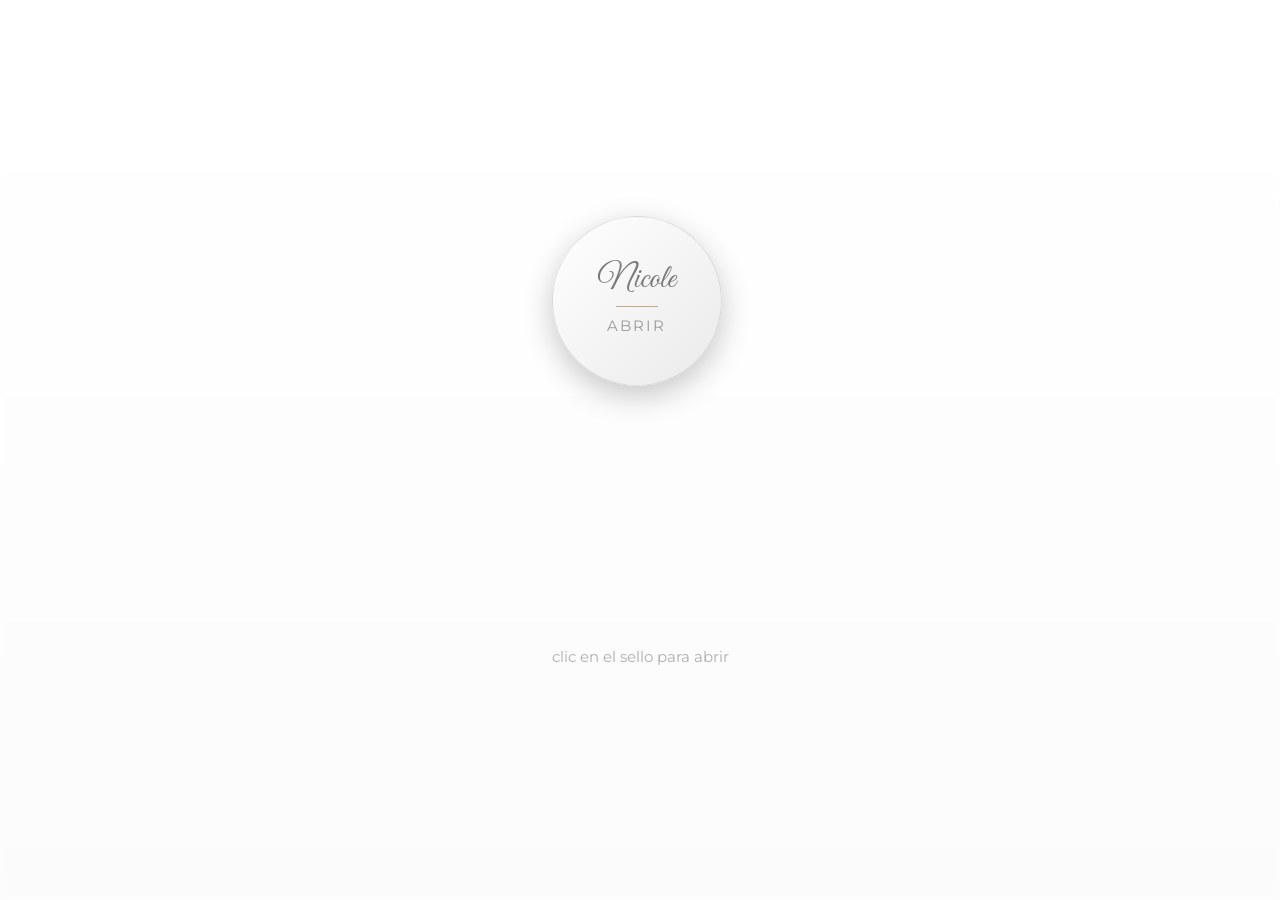
==== commit f39323df: "Switch to premium white-silver XV theme" ====
--- a/xv-invitacion/index.html
+++ b/xv-invitacion/index.html
@@ -18,7 +18,7 @@
   <link href="https://unpkg.com/aos@2.3.1/dist/aos.css" rel="stylesheet">
   <link rel="stylesheet" href="https://cdn.jsdelivr.net/npm/bootstrap-icons@1.11.3/font/bootstrap-icons.min.css">
 
-  <link rel="stylesheet" href="css/style.css?v=3" />
+  <link rel="stylesheet" href="css/style.css?v=4" />
 </head>
 <body>
 
@@ -330,6 +330,6 @@
 
   <script src="https://cdn.jsdelivr.net/npm/bootstrap@5.3.3/dist/js/bootstrap.bundle.min.js"></script>
   <script src="https://unpkg.com/aos@2.3.1/dist/aos.js"></script>
-  <script src="js/main.js?v=3"></script>
+  <script src="js/main.js?v=4"></script>
 </body>
 </html>
--- a/xv-invitacion/css/style.css
+++ b/xv-invitacion/css/style.css
@@ -1,14 +1,14 @@
 :root {
-  --bg: #0f0b14;
-  --bg-soft: #17111e;
-  --card: rgba(255,255,255,0.08);
-  --card-strong: rgba(255,255,255,0.12);
-  --text: #f8f3ed;
-  --muted: #dbcfc4;
-  --gold: #d9b26f;
-  --gold-strong: #f0c77a;
-  --line: rgba(255,255,255,0.14);
-  --shadow: 0 20px 45px rgba(0,0,0,0.28);
+  --bg: #f7f7f7;
+  --bg-soft: #ffffff;
+  --card: rgba(255,255,255,0.9);
+  --card-strong: rgba(255,255,255,1);
+  --text: #2c2c2c;
+  --muted: #6e6e6e;
+  --gold: #c0c0c0;
+  --gold-strong: #e5e5e5;
+  --line: rgba(0,0,0,0.08);
+  --shadow: 0 15px 35px rgba(0,0,0,0.08);
 }
 
 * {
@@ -24,10 +24,11 @@
 body {
   font-family: 'Montserrat', sans-serif;
   background:
-    radial-gradient(circle at top, rgba(217, 178, 111, 0.08), transparent 30%),
-    linear-gradient(180deg, #0c0811 0%, #120d18 45%, #0f0b14 100%);
+    radial-gradient(circle at top, rgba(200,200,200,0.15), transparent 40%),
+    linear-gradient(180deg, #ffffff 0%, #f5f5f5 100%);
   color: var(--text);
   overflow-x: hidden;
+  background-attachment: fixed;
 }
 
 h1, h2, h3, h4, .hero-name, .main-title, .quote-text {
@@ -88,7 +89,7 @@
   min-height: 100vh;
   position: relative;
   background:
-    linear-gradient(rgba(7, 5, 10, 0.35), rgba(7, 5, 10, 0.55)),
+    linear-gradient(rgba(255,255,255,0.7), rgba(255,255,255,0.9)),
     url('../img/hero.jpg') center/cover no-repeat;
   overflow: hidden;
 }
@@ -97,8 +98,7 @@
   position: absolute;
   inset: 0;
   background:
-    radial-gradient(circle at center, rgba(255,255,255,0.05), transparent 40%),
-    linear-gradient(180deg, rgba(0,0,0,0.15), rgba(0,0,0,0.65));
+    radial-gradient(circle at center, rgba(255,255,255,0.6), transparent 50%);
 }
 
 .hero-content {
@@ -159,15 +159,16 @@
 }
 
 .btn-gold {
-  background: linear-gradient(135deg, var(--gold), var(--gold-strong));
-  color: #24180b;
-  border: none;
-  box-shadow: 0 12px 24px rgba(217, 178, 111, 0.25);
+  background: linear-gradient(135deg, #dcdcdc, #ffffff);
+  color: #333;
+  border: 1px solid rgba(0,0,0,0.1);
+  box-shadow: 0 10px 20px rgba(0,0,0,0.08);
 }
 
 .btn-gold:hover {
-  transform: translateY(-2px) scale(1.02);
-  color: #24180b;
+  transform: translateY(-2px);
+  background: #f0f0f0;
+  color: #333;
 }
 
 .btn-outline-light-custom {
@@ -220,7 +221,7 @@
   text-align: center;
   padding: 38px 20px;
   box-shadow: var(--shadow);
-  backdrop-filter: blur(12px);
+  backdrop-filter: blur(10px);
 }
 
 .count-card span {
@@ -248,7 +249,7 @@
   padding: 38px 28px;
   box-shadow: var(--shadow);
   text-align: center;
-  backdrop-filter: blur(12px);
+  backdrop-filter: blur(10px);
 }
 
 .info-card h3 {
@@ -363,7 +364,7 @@
   border-radius: 24px;
   padding: 24px;
   box-shadow: var(--shadow);
-  backdrop-filter: blur(12px);
+  backdrop-filter: blur(10px);
 }
 
 .timeline-content h4 {
@@ -501,9 +502,9 @@
   position: absolute;
   width: 6px;
   height: 6px;
-  background: radial-gradient(circle, #fff, transparent);
+  background: radial-gradient(circle, #ffffff, transparent);
   border-radius: 50%;
-  opacity: 0.8;
+  opacity: 0.6;
   animation: sparkleFloat linear infinite;
 }
 
@@ -582,9 +583,8 @@
   inset: 0;
   z-index: 5000;
   background:
-    radial-gradient(circle at top, rgba(255,192,203,0.35), transparent 40%),
-    radial-gradient(circle at bottom, rgba(255,215,0,0.25), transparent 40%),
-    url('../img/glitter.jpg') center/cover no-repeat;
+    linear-gradient(180deg, #ffffff, #f3f3f3),
+    url('../img/glitter-white.jpg') center/cover no-repeat;
   display: flex;
   align-items: center;
   justify-content: center;
@@ -630,7 +630,7 @@
   width: 170px;
   height: 170px;
   border-radius: 50%;
-  background: linear-gradient(135deg, #fff0f5, #fce4ec);
+  background: linear-gradient(135deg, #ffffff, #eaeaea);
   box-shadow: 0 10px 30px rgba(0,0,0,0.22);
   display: flex;
   flex-direction: column;
@@ -638,7 +638,7 @@
   justify-content: center;
   cursor: pointer;
   transition: transform 0.35s ease, box-shadow 0.35s ease;
-  border: 1px solid rgba(255, 192, 203, 0.5);
+  border: 1px solid rgba(0,0,0,0.1);
 }
 
 .seal-button:hover {
@@ -649,7 +649,7 @@
 .seal-name {
   font-family: 'Great Vibes', cursive;
   font-size: 2.1rem;
-  color: #d63384;
+  color: #7a7a7a;
   line-height: 1;
 }
 
@@ -664,7 +664,7 @@
   font-family: 'Montserrat', sans-serif;
   letter-spacing: 0.12rem;
   font-size: 0.95rem;
-  color: #c2185b;
+  color: #9a9a9a;
 }
 
 .intro-help {
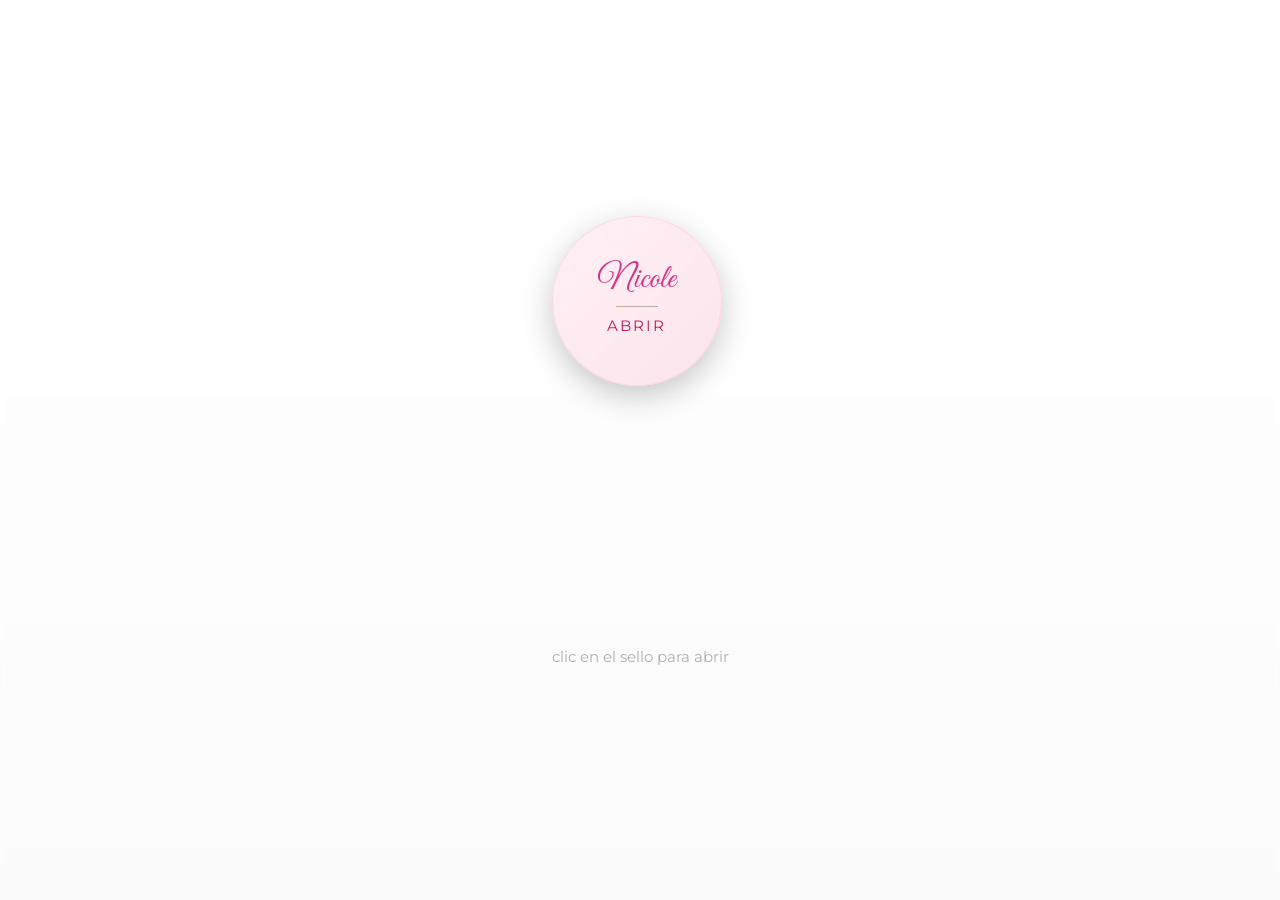
==== commit 8ea62320: "Revert to dark gold theme, keep glitter-white img for intro" ====
--- a/xv-invitacion/index.html
+++ b/xv-invitacion/index.html
@@ -18,7 +18,7 @@
   <link href="https://unpkg.com/aos@2.3.1/dist/aos.css" rel="stylesheet">
   <link rel="stylesheet" href="https://cdn.jsdelivr.net/npm/bootstrap-icons@1.11.3/font/bootstrap-icons.min.css">
 
-  <link rel="stylesheet" href="css/style.css?v=4" />
+  <link rel="stylesheet" href="css/style.css?v=5" />
 </head>
 <body>
 
@@ -330,6 +330,6 @@
 
   <script src="https://cdn.jsdelivr.net/npm/bootstrap@5.3.3/dist/js/bootstrap.bundle.min.js"></script>
   <script src="https://unpkg.com/aos@2.3.1/dist/aos.js"></script>
-  <script src="js/main.js?v=4"></script>
+  <script src="js/main.js?v=5"></script>
 </body>
 </html>
--- a/xv-invitacion/css/style.css
+++ b/xv-invitacion/css/style.css
@@ -1,14 +1,14 @@
 :root {
-  --bg: #f7f7f7;
-  --bg-soft: #ffffff;
-  --card: rgba(255,255,255,0.9);
-  --card-strong: rgba(255,255,255,1);
-  --text: #2c2c2c;
-  --muted: #6e6e6e;
-  --gold: #c0c0c0;
-  --gold-strong: #e5e5e5;
-  --line: rgba(0,0,0,0.08);
-  --shadow: 0 15px 35px rgba(0,0,0,0.08);
+  --bg: #0f0b14;
+  --bg-soft: #17111e;
+  --card: rgba(255,255,255,0.08);
+  --card-strong: rgba(255,255,255,0.12);
+  --text: #f8f3ed;
+  --muted: #dbcfc4;
+  --gold: #d9b26f;
+  --gold-strong: #f0c77a;
+  --line: rgba(255,255,255,0.14);
+  --shadow: 0 20px 45px rgba(0,0,0,0.28);
 }
 
 * {
@@ -24,11 +24,10 @@
 body {
   font-family: 'Montserrat', sans-serif;
   background:
-    radial-gradient(circle at top, rgba(200,200,200,0.15), transparent 40%),
-    linear-gradient(180deg, #ffffff 0%, #f5f5f5 100%);
+    radial-gradient(circle at top, rgba(217, 178, 111, 0.08), transparent 30%),
+    linear-gradient(180deg, #0c0811 0%, #120d18 45%, #0f0b14 100%);
   color: var(--text);
   overflow-x: hidden;
-  background-attachment: fixed;
 }
 
 h1, h2, h3, h4, .hero-name, .main-title, .quote-text {
@@ -89,7 +88,7 @@
   min-height: 100vh;
   position: relative;
   background:
-    linear-gradient(rgba(255,255,255,0.7), rgba(255,255,255,0.9)),
+    linear-gradient(rgba(7, 5, 10, 0.35), rgba(7, 5, 10, 0.55)),
     url('../img/hero.jpg') center/cover no-repeat;
   overflow: hidden;
 }
@@ -98,7 +97,8 @@
   position: absolute;
   inset: 0;
   background:
-    radial-gradient(circle at center, rgba(255,255,255,0.6), transparent 50%);
+    radial-gradient(circle at center, rgba(255,255,255,0.05), transparent 40%),
+    linear-gradient(180deg, rgba(0,0,0,0.15), rgba(0,0,0,0.65));
 }
 
 .hero-content {
@@ -159,16 +159,15 @@
 }
 
 .btn-gold {
-  background: linear-gradient(135deg, #dcdcdc, #ffffff);
-  color: #333;
-  border: 1px solid rgba(0,0,0,0.1);
-  box-shadow: 0 10px 20px rgba(0,0,0,0.08);
+  background: linear-gradient(135deg, var(--gold), var(--gold-strong));
+  color: #24180b;
+  border: none;
+  box-shadow: 0 12px 24px rgba(217, 178, 111, 0.25);
 }
 
 .btn-gold:hover {
-  transform: translateY(-2px);
-  background: #f0f0f0;
-  color: #333;
+  transform: translateY(-2px) scale(1.02);
+  color: #24180b;
 }
 
 .btn-outline-light-custom {
@@ -221,7 +220,7 @@
   text-align: center;
   padding: 38px 20px;
   box-shadow: var(--shadow);
-  backdrop-filter: blur(10px);
+  backdrop-filter: blur(12px);
 }
 
 .count-card span {
@@ -249,7 +248,7 @@
   padding: 38px 28px;
   box-shadow: var(--shadow);
   text-align: center;
-  backdrop-filter: blur(10px);
+  backdrop-filter: blur(12px);
 }
 
 .info-card h3 {
@@ -364,7 +363,7 @@
   border-radius: 24px;
   padding: 24px;
   box-shadow: var(--shadow);
-  backdrop-filter: blur(10px);
+  backdrop-filter: blur(12px);
 }
 
 .timeline-content h4 {
@@ -502,9 +501,9 @@
   position: absolute;
   width: 6px;
   height: 6px;
-  background: radial-gradient(circle, #ffffff, transparent);
+  background: radial-gradient(circle, rgba(255,245,220,0.95) 0%, rgba(217,178,111,0.45) 55%, transparent 70%);
   border-radius: 50%;
-  opacity: 0.6;
+  opacity: 0.85;
   animation: sparkleFloat linear infinite;
 }
 
@@ -630,7 +629,7 @@
   width: 170px;
   height: 170px;
   border-radius: 50%;
-  background: linear-gradient(135deg, #ffffff, #eaeaea);
+  background: linear-gradient(135deg, #fff0f5, #fce4ec);
   box-shadow: 0 10px 30px rgba(0,0,0,0.22);
   display: flex;
   flex-direction: column;
@@ -638,7 +637,7 @@
   justify-content: center;
   cursor: pointer;
   transition: transform 0.35s ease, box-shadow 0.35s ease;
-  border: 1px solid rgba(0,0,0,0.1);
+  border: 1px solid rgba(255, 192, 203, 0.5);
 }
 
 .seal-button:hover {
@@ -649,7 +648,7 @@
 .seal-name {
   font-family: 'Great Vibes', cursive;
   font-size: 2.1rem;
-  color: #7a7a7a;
+  color: #d63384;
   line-height: 1;
 }
 
@@ -664,7 +663,7 @@
   font-family: 'Montserrat', sans-serif;
   letter-spacing: 0.12rem;
   font-size: 0.95rem;
-  color: #9a9a9a;
+  color: #c2185b;
 }
 
 .intro-help {
